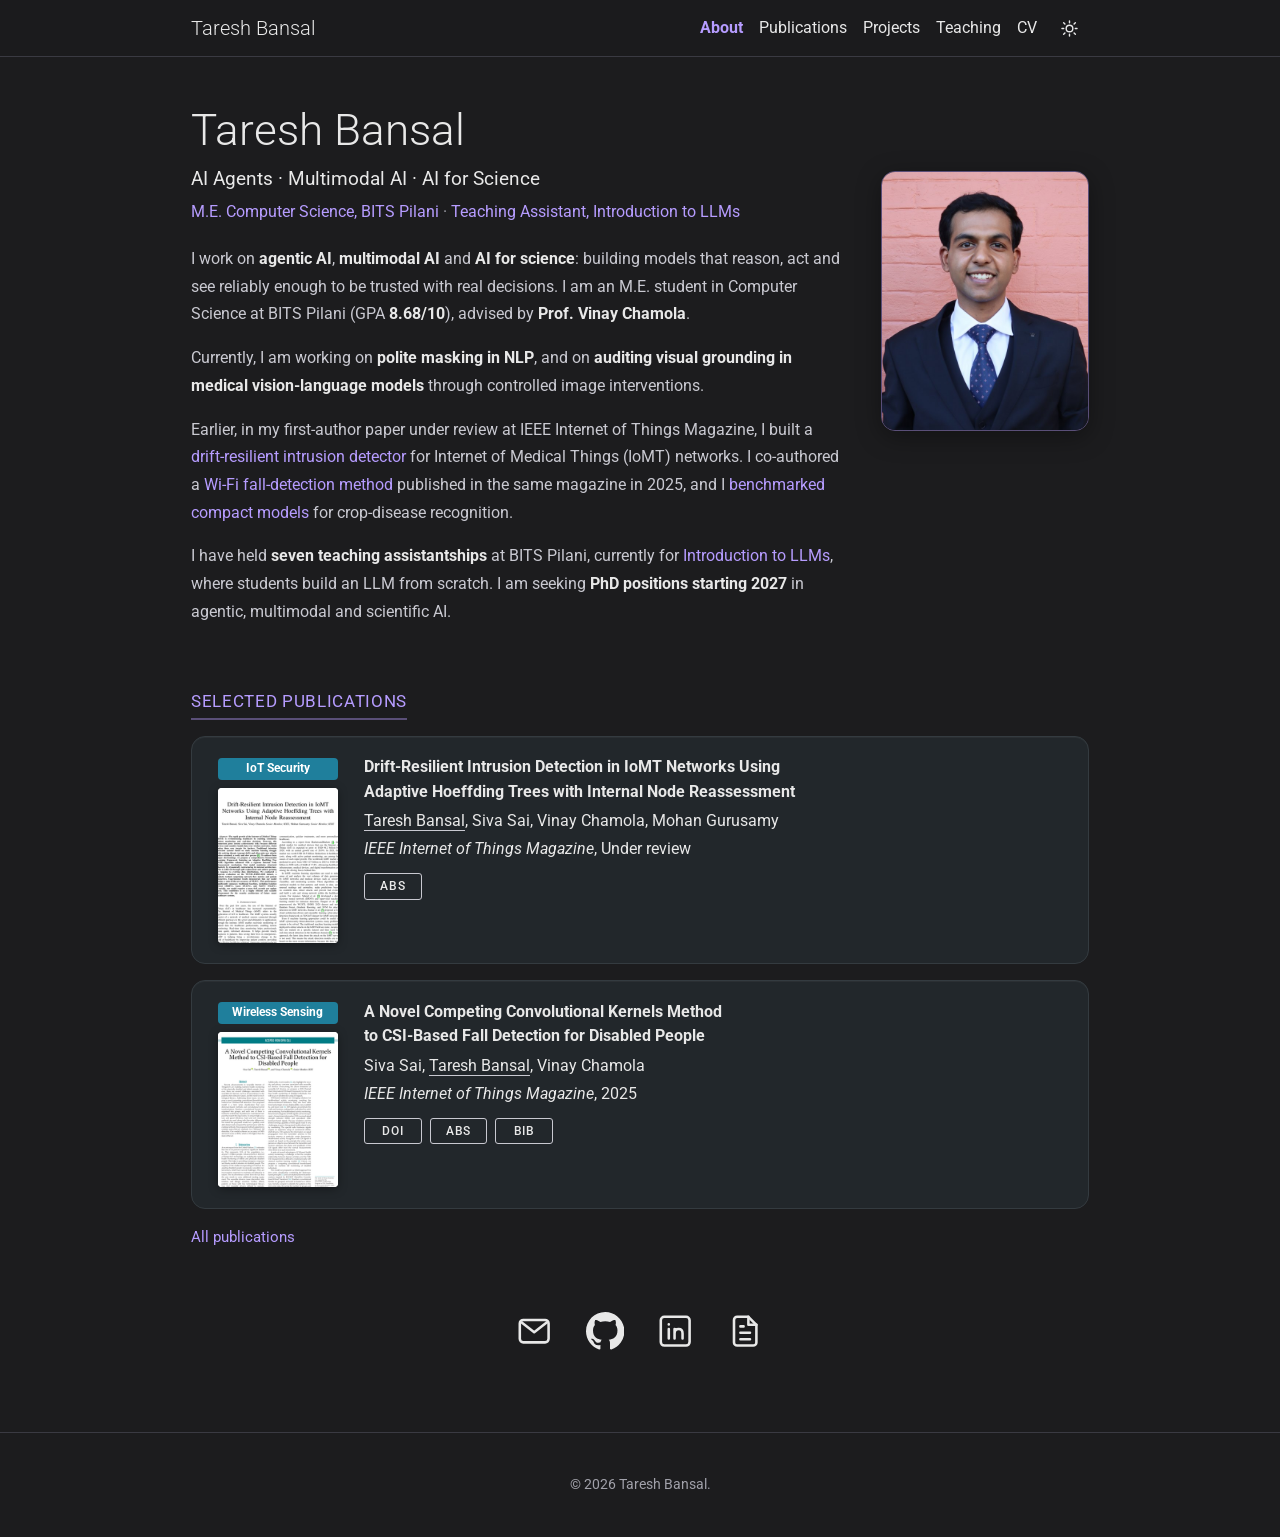
==== index.html @ d09766cd "Replace CV PDF with updated version Co-Authored-By: Claude Opus 5.5 <noreply@anthropic.com> Claude-S" ====
<!DOCTYPE html>
<html lang="en">
<head>
<meta charset="utf-8">
<meta name="viewport" content="width=device-width, initial-scale=1">
<title>Taresh Bansal | AI agents, multimodal AI and AI for science</title>
<meta name="description" content="Taresh Bansal: M.E. Computer Science at BITS Pilani (GPA 8.68). Working on AI agents, multimodal AI and AI for science. Published in IEEE Internet of Things Magazine. Seeking PhD positions starting 2027.">
<meta name="author" content="Taresh Bansal">
<meta name="theme-color" content="#1c1c1e">
<link rel="canonical" href="https://taresh-bansal.github.io/">
<meta property="og:url" content="https://taresh-bansal.github.io/">
<meta property="og:type" content="profile">
<meta property="og:site_name" content="Taresh Bansal">
<meta property="og:title" content="Taresh Bansal | AI agents, multimodal AI and AI for science">
<meta property="og:description" content="Taresh Bansal: M.E. Computer Science at BITS Pilani (GPA 8.68). Working on AI agents, multimodal AI and AI for science. Published in IEEE Internet of Things Magazine. Seeking PhD positions starting 2027.">
<meta property="og:image" content="https://taresh-bansal.github.io/assets/img/og-card.png">
<meta property="og:image:width" content="1200">
<meta property="og:image:height" content="630">
<meta property="og:image:alt" content="Taresh Bansal: AI agents, multimodal AI and AI for science">
<meta name="twitter:card" content="summary_large_image">
<meta name="twitter:title" content="Taresh Bansal | AI agents, multimodal AI and AI for science">
<meta name="twitter:description" content="Taresh Bansal: M.E. Computer Science at BITS Pilani (GPA 8.68). Working on AI agents, multimodal AI and AI for science. Published in IEEE Internet of Things Magazine. Seeking PhD positions starting 2027.">
<meta name="twitter:image" content="https://taresh-bansal.github.io/assets/img/og-card.png">
<meta name="twitter:image:alt" content="Taresh Bansal: AI agents, multimodal AI and AI for science">
<link rel="icon" type="image/svg+xml" href="data:image/svg+xml,%3Csvg xmlns='http://www.w3.org/2000/svg' viewBox='0 0 64 64'%3E%3Crect width='64' height='64' rx='14' fill='%231c1c1e'/%3E%3Ctext x='32' y='42' text-anchor='middle' font-family='Helvetica,Arial,sans-serif' font-size='27' font-weight='700' fill='%23b69cff'%3ETB%3C/text%3E%3C/svg%3E">
<link rel="icon" type="image/png" sizes="32x32" href="/assets/img/favicon-32.png">
<link rel="apple-touch-icon" sizes="180x180" href="/assets/img/apple-touch-icon.png">
<link rel="preconnect" href="https://fonts.googleapis.com">
<link rel="preconnect" href="https://fonts.gstatic.com" crossorigin>
<link rel="stylesheet" href="https://fonts.googleapis.com/css2?family=Roboto:wght@300;400;500;700&amp;display=swap">
<link rel="stylesheet" href="/assets/css/main.css?v=202610181442">
<script src="/assets/js/theme.js?v=202610181442"></script>
<script type="application/ld+json">
[
 {
  "@context": "https://schema.org",
  "@type": "Person",
  "@id": "https://taresh-bansal.github.io/#person",
  "name": "Taresh Bansal",
  "url": "https://taresh-bansal.github.io/",
  "email": "mailto:tareshbansal06@gmail.com",
  "image": "https://taresh-bansal.github.io/assets/img/taresh-bansal.jpg",
  "jobTitle": "M.E. Computer Science student and Teaching Assistant",
  "affiliation": {
   "@type": "CollegeOrUniversity",
   "name": "Birla Institute of Technology and Science, Pilani"
  },
  "alumniOf": {
   "@type": "CollegeOrUniversity",
   "name": "Birla Institute of Technology and Science, Pilani"
  },
  "knowsAbout": [
   "AI Agents",
   "Agentic AI",
   "Multimodal AI",
   "AI for Science",
   "Vision-Language Models",
   "Natural Language Processing"
  ],
  "sameAs": [
   "https://github.com/taresh-bansal",
   "https://www.linkedin.com/in/taresh-bansal"
  ]
 },
 {
  "@context": "https://schema.org",
  "@type": "WebPage",
  "name": "Taresh Bansal | AI agents, multimodal AI and AI for science",
  "url": "https://taresh-bansal.github.io/",
  "description": "Taresh Bansal: M.E. Computer Science at BITS Pilani (GPA 8.68). Working on AI agents, multimodal AI and AI for science. Published in IEEE Internet of Things Magazine. Seeking PhD positions starting 2027.",
  "about": {
   "@id": "https://taresh-bansal.github.io/#person"
  }
 }
]
</script>
</head>
<body>
<a class="skip" href="#content">Skip to content</a>
<header class="navbar">
  <div class="container">
    <a class="navbar-brand" href="/">Taresh Bansal</a>
    <nav aria-label="Main">
      <ul class="nav-links" id="nav-links">
        <li><a href="/" aria-current="page">About</a></li>
        <li><a href="/publications/">Publications</a></li>
        <li><a href="/projects/">Projects</a></li>
        <li><a href="/teaching/">Teaching</a></li>
        <li><a href="/cv/">CV</a></li>
      </ul>
    </nav>
    <button class="icon-btn theme-toggle" type="button" aria-label="Switch to light theme" title="Switch to light theme"><svg class="i-sun" viewBox="0 0 24 24" fill="none" stroke="currentColor" stroke-width="1.8" stroke-linecap="round" aria-hidden="true"><circle cx="12" cy="12" r="4.2"/><path d="M12 2.5v2.2M12 19.3v2.2M4.6 4.6l1.6 1.6M17.8 17.8l1.6 1.6M2.5 12h2.2M19.3 12h2.2M4.6 19.4l1.6-1.6M17.8 6.2l1.6-1.6"/></svg><svg class="i-moon" viewBox="0 0 24 24" fill="none" stroke="currentColor" stroke-width="1.8" stroke-linejoin="round" aria-hidden="true"><path d="M20.5 14.6A8.6 8.6 0 0 1 9.4 3.5a8.6 8.6 0 1 0 11.1 11.1z"/></svg></button>
    <button class="icon-btn menu-btn" type="button" aria-label="Menu" aria-expanded="false" aria-controls="nav-links"><svg class="i-bars" viewBox="0 0 24 24" fill="none" stroke="currentColor" stroke-width="1.8" stroke-linecap="round" aria-hidden="true"><path d="M4 7h16M4 12h16M4 17h16"/></svg><svg class="i-x" viewBox="0 0 24 24" fill="none" stroke="currentColor" stroke-width="1.8" stroke-linecap="round" aria-hidden="true"><path d="M6 6l12 12M18 6L6 18"/></svg></button>
  </div>
</header>
<main id="content">
  <div class="container post">
    <header class="post-header">
      <h1 class="post-title">Taresh Bansal</h1>
    </header>
    <div class="about-top">
      <div class="about-text">
      <p class="identity"><span class="nb">AI Agents ·</span> <span class="nb">Multimodal AI ·</span> <span class="nb">AI for Science</span></p>
      <p class="subtitle"><span class="cred">M.E. Computer Science, BITS Pilani</span> <span class="sep">·</span> <span class="cred">Teaching Assistant, Introduction to LLMs</span></p>
        <div class="bio">
      <p>I work on <strong>agentic AI</strong>, <strong>multimodal AI</strong> and <strong>AI for science</strong>: building models that reason, act and see reliably enough to be trusted with real decisions. I am an M.E. student in Computer Science at BITS Pilani (GPA <strong>8.68/10</strong>), advised by <strong>Prof. Vinay Chamola</strong>.</p>
      <p>Currently, I am working on <strong>polite masking in NLP</strong>, and on <strong>auditing visual grounding in medical vision-language models</strong> through controlled image interventions.</p>
      <p>Earlier, in my first-author paper under review at IEEE Internet of Things Magazine, I built a <a href="/projects/iomt-intrusion-detection/">drift-resilient intrusion detector</a> for Internet of Medical Things (IoMT) networks. I co-authored a <a href="/projects/csi-fall-detection/">Wi-Fi fall-detection method</a> published in the same magazine in 2025, and I <a href="/projects/plant-disease-edge/">benchmarked compact models</a> for crop-disease recognition.</p>
      <p>I have held <strong>seven teaching assistantships</strong> at BITS Pilani, currently for <a href="/teaching/">Introduction to LLMs</a>, where students build an LLM from scratch. I am seeking <strong>PhD positions starting 2027</strong> in agentic, multimodal and scientific AI.</p>
        </div>
      </div>
      <figure class="profile">
        <img src="/assets/img/taresh-bansal.jpg" alt="Taresh Bansal" width="560" height="700" fetchpriority="high">
      </figure>
    </div>


    <section class="section" aria-labelledby="sp-h">
      <h2 class="category" id="sp-h"><a href="/publications/">Selected publications</a></h2>
      <ol class="bibliography">
      <li>
      <article class="pub">
        <div class="pub-side"><span class="topic">IoT Security</span><img class="thumb" src="/assets/img/pub-iomt.png" alt="First page of the paper" width="300" height="388" loading="lazy"></div>
        <div class="pub-main">
          <h3 class="title">Drift-Resilient Intrusion Detection in IoMT Networks Using Adaptive Hoeffding Trees with Internal Node Reassessment</h3>
          <p class="author"><span class="me">Taresh Bansal</span>, Siva Sai, Vinay Chamola, Mohan Gurusamy</p>
          <p class="periodical"><em>IEEE Internet of Things Magazine</em>, Under review</p>
          <div class="links">
            <button class="z" type="button" data-panel="home-iomt-abs">Abs</button>
          </div>
          <div class="panel" id="home-iomt-abs"><p>An incremental intrusion detector for Internet of Medical Things (IoMT) network traffic. Adaptive Hoeffding trees with internal node reassessment re-check earlier splits as new traffic arrives, so the model adapts to distribution shift by updating on the fly instead of being retrained from scratch. On the WUSTL-EHMS-2020 dataset it is more accurate than both the incremental and the batch-retrained baselines, and each update is faster than retraining any of the batch models.</p></div>
        </div>
      </article>
      </li>
      <li>
      <article class="pub">
        <div class="pub-side"><span class="topic">Wireless Sensing</span><img class="thumb" src="/assets/img/pub-fall-detection.png" alt="First page of the paper" width="300" height="388" loading="lazy"></div>
        <div class="pub-main">
          <h3 class="title"><a href="https://doi.org/10.1109/MIOT.2025.3588213" target="_blank" rel="noopener">A Novel Competing Convolutional Kernels Method to CSI-Based Fall Detection for Disabled People</a></h3>
          <p class="author">Siva Sai, <span class="me">Taresh Bansal</span>, Vinay Chamola</p>
          <p class="periodical"><em>IEEE Internet of Things Magazine</em>, 2025</p>
          <div class="links">
            <a class="z" href="https://doi.org/10.1109/MIOT.2025.3588213" target="_blank" rel="noopener">DOI</a>
            <button class="z" type="button" data-panel="home-fall-abs">Abs</button>
            <button class="z" type="button" data-panel="home-fall-bib">Bib</button>
          </div>
          <div class="panel" id="home-fall-abs"><p>Detects falls from Wi-Fi channel state information (CSI), a non-wearable alternative for disabled and elderly people. Time series are classified with randomly generated convolutional kernels grouped into competing pattern dictionaries, using hard and soft counting and first-order differences. Detects falls from Wi-Fi channel state information (CSI), a non-wearable alternative for disabled and elderly people. Time series are classified with randomly generated convolutional kernels grouped into competing pattern dictionaries, using hard and soft counting and first-order differences. On a public dataset the method improves on the best previously reported F1 score.</p></div>
          <div class="panel" id="home-fall-bib"><button class="copy" type="button" data-copy="home-fall-bib-text">Copy</button><pre id="home-fall-bib-text">@article{sai2025competing,
  author  = {Sai, Siva and Bansal, Taresh and Chamola, Vinay},
  title   = {A Novel Competing Convolutional Kernels Method to CSI-Based Fall Detection for Disabled People},
  journal = {IEEE Internet of Things Magazine},
  volume  = {8},
  number  = {6},
  pages   = {115--121},
  year    = {2025},
  doi     = {10.1109/MIOT.2025.3588213}
}</pre></div>
        </div>
      </article>
      </li>
      </ol>
      <p class="section-more"><a href="/publications/">All publications</a></p>
    </section>

    <div class="social">
      <ul class="contact-icons">
        <li><a href="mailto:tareshbansal06@gmail.com" title="Email" aria-label="Email tareshbansal06@gmail.com"><svg viewBox="0 0 24 24" fill="none" stroke="currentColor" stroke-width="1.6" stroke-linejoin="round" aria-hidden="true"><rect x="3" y="5" width="18" height="14" rx="2.2"/><path d="M3.8 6.2l8.2 6.4 8.2-6.4"/></svg></a></li>
        <li><a href="https://github.com/taresh-bansal" title="GitHub" aria-label="GitHub" target="_blank" rel="noopener"><svg viewBox="0 0 16 16" fill="currentColor" aria-hidden="true"><path d="M8 0C3.58 0 0 3.58 0 8c0 3.54 2.29 6.53 5.47 7.59.4.07.55-.17.55-.38 0-.19-.01-.82-.01-1.49-2.01.37-2.53-.49-2.69-.94-.09-.23-.48-.94-.82-1.13-.28-.15-.68-.52-.01-.53.63-.01 1.08.58 1.23.82.72 1.21 1.87.87 2.33.66.07-.52.28-.87.51-1.07-1.78-.2-3.64-.89-3.64-3.95 0-.87.31-1.59.82-2.15-.08-.2-.36-1.02.08-2.12 0 0 .67-.21 2.2.82.64-.18 1.32-.27 2-.27.68 0 1.36.09 2 .27 1.53-1.04 2.2-.82 2.2-.82.44 1.1.16 1.92.08 2.12.51.56.82 1.27.82 2.15 0 3.07-1.87 3.75-3.65 3.95.29.25.54.73.54 1.48 0 1.07-.01 1.93-.01 2.2 0 .21.15.46.55.38A8.01 8.01 0 0 0 16 8c0-4.42-3.58-8-8-8z"/></svg></a></li>
        <li><a href="https://www.linkedin.com/in/taresh-bansal" title="LinkedIn" aria-label="LinkedIn" target="_blank" rel="noopener"><svg viewBox="0 0 24 24" fill="none" stroke="currentColor" stroke-width="1.6" stroke-linecap="round" stroke-linejoin="round" aria-hidden="true"><rect x="3" y="3" width="18" height="18" rx="2.2"/><path d="M8 10.6v5.9M8 7.7v.05M11.6 16.5v-5.9M11.6 13.4c0-1.7 1.1-2.8 2.6-2.8s2.4 1.1 2.4 2.8v3.1"/></svg></a></li>
        <li><a href="/assets/Taresh_Bansal_CV.pdf?v=202610181531" title="CV (PDF)" aria-label="CV (PDF)" target="_blank" rel="noopener"><svg viewBox="0 0 24 24" fill="none" stroke="currentColor" stroke-width="1.6" stroke-linejoin="round" stroke-linecap="round" aria-hidden="true"><path d="M14 3H7a2 2 0 0 0-2 2v14a2 2 0 0 0 2 2h10a2 2 0 0 0 2-2V8z"/><path d="M14 3v5h5M9 13h6M9 17h6M9 9h2"/></svg></a></li>
      </ul>
      <p class="contact-note print-only">Email: tareshbansal06@gmail.com</p>
    </div>
  </div>
</main>
<footer class="site-footer">
  <div class="container">&copy; 2026 Taresh Bansal.</div>
</footer>
</body>
</html>
---- assets/css/main.css ----
/* Taresh Bansal: shared styles.
   Dark is the default theme; html[data-theme="light"] switches to light. */

:root{
  --bg:#1c1c1e;
  --card:#26262c;
  --card-2:#2d2d34;
  --divider:#3a3a42;
  --divider-soft:#2e2e35;
  --text:#e8e8e8;
  --text-2:#c9c9d1;
  --muted:#a1a1aa;
  --accent:#b69cff;
  --accent-hover:#cbb8ff;
  --on-accent:#1a1230;
  --tint:#2e2b39;              /* intro cards, highlights */
  --tint-soft:#2b2934;
  --tint-line:rgba(182,156,255,.40);         /* decorative card borders */
  --tint-line-strong:rgba(182,156,255,.65);  /* button and control borders, >= 3:1 */
  --bar:#7a7887;
  --topic:#1f7f9c;
  --pub-bg:#22272b;
  --pub-line:#343b40;
  --ok:#86d0a3;
  --card-inset:inset 0 1px 0 rgba(255,255,255,.04);
  --shadow:0 10px 30px rgba(0,0,0,.28);
  --shadow-hover:0 18px 40px rgba(0,0,0,.42);
  --nav-bg:rgba(28,28,30,.95);
  --font:"Roboto",system-ui,-apple-system,"Segoe UI",Helvetica,Arial,sans-serif;
  --mono:ui-monospace,SFMono-Regular,Menlo,Consolas,monospace;
  --ease:cubic-bezier(.22,1,.36,1);
  --prose:44rem;
  color-scheme:dark;
}
html[data-theme="light"]{
  --bg:#ffffff;
  --card:#ffffff;
  --card-2:#f6f4fb;
  --divider:rgba(0,0,0,.12);
  --divider-soft:rgba(0,0,0,.08);
  --text:#111111;
  --text-2:#3a3a3a;
  --muted:#666666;
  --accent:#6d28d9;
  --accent-hover:#5b21b6;
  --on-accent:#ffffff;
  --tint:#f3edfe;
  --tint-soft:#f7f3fe;
  --tint-line:rgba(124,58,237,.35);
  --tint-line-strong:rgba(124,58,237,.75);
  --bar:#8f889f;
  --topic:#1b7690;
  --pub-bg:#f7f8f9;
  --pub-line:rgba(0,0,0,.12);
  --ok:#1f7a45;
  --card-inset:none;
  --shadow:0 10px 30px rgba(15,23,42,.08);
  --shadow-hover:0 18px 40px rgba(15,23,42,.14);
  --nav-bg:rgba(255,255,255,.95);
  color-scheme:light;
}

*,*::before,*::after{box-sizing:border-box}
html{-webkit-text-size-adjust:100%;scroll-padding-top:72px}
body{
  margin:0;background:var(--bg);color:var(--text);
  font-family:var(--font);font-size:16px;font-weight:400;line-height:1.7;
  -webkit-font-smoothing:antialiased;
  display:flex;flex-direction:column;min-height:100vh;
}
main{flex:1 0 auto}
a{color:var(--accent);text-decoration:none}
a:hover{color:var(--accent-hover);text-decoration:underline;text-underline-offset:3px}
:focus-visible{outline:2px solid var(--accent);outline-offset:3px;border-radius:4px}
::selection{background:var(--accent);color:var(--on-accent)}
b,strong{font-weight:700;color:var(--text)}
h1,h2,h3,h4{margin:0;color:var(--text);line-height:1.25}
p{margin:0 0 1rem;text-wrap:pretty}
ul,ol{margin:0 0 1rem;padding-left:1.25rem}
li{margin-bottom:.3rem}
img,svg{max-width:100%}
.container{max-width:930px;margin:0 auto;padding:0 16px}
.sr-only{position:absolute;width:1px;height:1px;padding:0;margin:-1px;overflow:hidden;clip:rect(0,0,0,0);white-space:nowrap;border:0}
.skip{position:absolute;left:12px;top:-60px;z-index:100;background:var(--accent);color:var(--on-accent);padding:8px 14px;border-radius:6px;font-weight:500}
.skip:focus{top:10px;color:var(--on-accent);text-decoration:none}
.arrow{display:inline-block;width:.95em;height:.95em;vertical-align:-.12em;flex:none}

/* ---------- navbar ---------- */
.navbar{position:sticky;top:0;z-index:50;background:var(--nav-bg);border-bottom:1px solid var(--divider)}
.navbar .container{display:flex;align-items:center;flex-wrap:wrap;min-height:56px;gap:4px}
.navbar-brand{font-size:1.25rem;font-weight:300;color:var(--text);margin-right:auto;padding:8px 0;white-space:nowrap}
.navbar-brand:hover{color:var(--text);text-decoration:none}
.nav-links{display:flex;align-items:center;list-style:none;margin:0;padding:0}
.nav-links li{margin:0}
.nav-links a{display:block;padding:8px 8px;font-size:1rem;color:var(--text)}
.nav-links a:hover{color:var(--accent);text-decoration:none}
.nav-links a[aria-current="page"]{color:var(--accent);font-weight:700}
.icon-btn{display:inline-flex;align-items:center;justify-content:center;width:40px;height:40px;border:0;border-radius:8px;background:transparent;color:var(--text);cursor:pointer;padding:0}
.icon-btn:hover{color:var(--accent)}
.icon-btn svg{width:19px;height:19px}
.theme-toggle{display:none}
.js .theme-toggle{display:inline-flex}
.theme-toggle .i-moon{display:none}
html[data-theme="light"] .theme-toggle .i-sun{display:none}
html[data-theme="light"] .theme-toggle .i-moon{display:block}
.menu-btn{display:none}
.menu-btn .i-x{display:none}
.navbar.open .menu-btn .i-bars{display:none}
.navbar.open .menu-btn .i-x{display:block}

/* ---------- page header ---------- */
.post{padding-top:3rem;padding-bottom:1rem}
.post-title{font-size:clamp(2.2rem,6vw,2.75rem);font-weight:300;line-height:1.15;margin-bottom:.6rem;text-wrap:balance}
.post-description{font-size:.9rem;color:var(--text-2);margin:0 0 2rem;max-width:var(--prose)}
.identity .nb{white-space:nowrap}
.identity{font-size:1.2rem;font-weight:400;color:var(--text);margin:0 0 .4rem;line-height:1.45;text-wrap:balance}
.subtitle{font-size:1rem;color:var(--accent);margin:0 0 1.25rem;line-height:1.6}
.subtitle .cred{white-space:nowrap}
.subtitle .sep{color:var(--muted)}

/* ---------- about prose ---------- */
.bio{max-width:var(--prose)}
.bio p{color:var(--text-2);font-size:1.02rem}
.bio strong{color:var(--text)}
.about-top+.section{margin-top:1.25rem}
.about-top{display:grid;grid-template-columns:minmax(0,1fr) 13rem;gap:2.25rem;align-items:start}
.about-text .bio{max-width:none}
.profile{margin:.35rem 0 0}
.profile img{display:block;width:100%;height:auto;aspect-ratio:4/5;object-fit:cover;border-radius:14px;border:1px solid var(--tint-line);box-shadow:0 6px 24px rgba(0,0,0,.35)}
html[data-theme="light"] .profile img{box-shadow:0 2px 6px rgba(15,23,42,.10),0 8px 24px rgba(15,23,42,.10)}
@media (max-width:767px){.about-top{grid-template-columns:1fr;gap:1.25rem}.profile{order:-1;margin:0;width:11rem}}

/* ---------- intro card (page hero) ---------- */
.post-header+.page-hero{margin-top:1.1rem}
.page-hero{margin:0 0 1.35rem;padding:1.15rem 1.25rem;border-radius:16px;border:1px solid var(--tint-line);background:linear-gradient(135deg,var(--tint) 0%,var(--tint-soft) 100%);max-width:var(--prose)}
.page-hero-lead{margin:0;line-height:1.65;color:var(--text-2)}

/* ---------- buttons ---------- */
.btn-row{display:flex;flex-wrap:wrap;gap:.6rem;margin:0 0 1rem}
.btn{display:inline-flex;align-items:center;gap:.45rem;font:500 .9rem/1.4 var(--font);letter-spacing:.02em;border-radius:8px;padding:.5rem 1rem;border:1px solid var(--tint-line-strong);color:var(--accent);background:transparent;cursor:pointer}
.btn:hover{background:var(--tint);color:var(--accent-hover);text-decoration:none}
.btn-primary{background:var(--accent);border-color:var(--accent);color:var(--on-accent)}
.btn-primary:hover{background:var(--accent-hover);border-color:var(--accent-hover);color:var(--on-accent)}
.btn svg{width:16px;height:16px}

/* ---------- section headings ---------- */
.section{margin-top:2.75rem}
.category{display:inline-block;margin:1.85rem 0 1rem;letter-spacing:.04em;font-size:1.05rem;font-weight:400;text-transform:uppercase;color:var(--accent);border-bottom:2px solid var(--tint-line);padding-bottom:.35rem}
.category a{color:inherit}
.category a:hover{text-decoration:none}
.section-more{font-size:.95rem;margin:.5rem 0 0}

/* ---------- bibliography ---------- */
.bibliography{list-style:none;padding:0;margin:0}
.bibliography>li{margin:0 0 1rem}
.year{font-size:2rem;font-weight:300;color:var(--muted);text-align:right;margin:1.5rem 0 .75rem;padding-top:.5rem;border-top:1px solid var(--divider)}
.pub{display:grid;grid-template-columns:8rem minmax(0,1fr);gap:1.4rem;padding:1.15rem 1.35rem 1.3rem;border:1px solid var(--pub-line);border-radius:14px;background:var(--pub-bg);box-shadow:var(--card-inset);scroll-margin-top:80px}
.pub:target{border-color:var(--accent)}
.pub-side{display:flex;flex-direction:column;align-items:center;gap:.5rem;padding-top:.15rem}
.topic{display:block;width:7.5rem;max-width:100%;text-align:center;font-size:.72rem;font-weight:700;line-height:1.35;color:#fff;background:var(--topic);border-radius:4px;padding:.2rem .25rem}
.thumb{display:block;width:7.5rem;height:9.7rem;border-radius:4px;background:#fff;box-shadow:0 2px 10px rgba(0,0,0,.35);object-fit:cover;object-position:top}
html[data-theme="light"] .thumb{box-shadow:0 1px 3px rgba(15,23,42,.12),0 4px 14px rgba(15,23,42,.12);border:1px solid rgba(0,0,0,.08)}
.pub-main{min-width:0}
.pub .title{font-size:1.02rem;font-weight:700;line-height:1.5;color:var(--text);margin:0 0 .25rem;text-wrap:balance}
.pub .title a{color:var(--text)}
.pub .title a:hover{color:var(--accent)}
.pub .author{font-size:.97rem;color:var(--text);margin:0 0 .1rem}
.pub .author .me{text-decoration:underline;text-decoration-color:var(--text-2);text-underline-offset:4px;text-decoration-thickness:1px}
.pub .periodical{font-size:.97rem;color:var(--text);margin:0 0 .65rem}
.pub .periodical em{font-style:italic}
.links{display:flex;flex-wrap:wrap;gap:.5rem}
.links .z{display:inline-flex;align-items:center;justify-content:center;min-width:3.6rem;font:500 .72rem/1.6 var(--font);letter-spacing:.05em;text-transform:uppercase;color:var(--text);background:transparent;border:1px solid var(--text-2);border-radius:3px;padding:.2rem .7rem;cursor:pointer}
.links .z:hover,.links .z[aria-expanded="true"]{color:var(--accent);border-color:var(--accent);text-decoration:none}
.panel{margin-top:.75rem;border-top:1px dashed var(--divider);padding-top:.75rem;font-size:.93rem;color:var(--text-2);position:relative;scroll-margin-top:90px}
.panel p{margin:0}
.panel pre{margin:0;font:.78rem/1.6 var(--mono);color:var(--text-2);white-space:pre-wrap;word-break:break-word;padding:.75rem 4.5rem .75rem .85rem;background:var(--card);border:1px solid var(--divider-soft);border-radius:8px}
.copy{position:absolute;top:1.3rem;right:.55rem;font:500 .75rem var(--font);color:var(--text-2);background:var(--card-2);border:1px solid var(--text-2);border-radius:6px;padding:.15rem .6rem;cursor:pointer}
.copy:hover{color:var(--accent);border-color:var(--accent)}
.js .panel:not(.open){display:none}

/* ---------- project cards ---------- */
.cards{display:grid;grid-template-columns:repeat(2,minmax(0,1fr));gap:1.5rem 1.85rem;list-style:none;padding:0;margin:0 0 .5rem}
.cards>li{margin:0;display:flex}
.project-card-link{display:flex;width:100%;color:inherit}
.project-card-link:hover{text-decoration:none;color:inherit}
.project-card{flex:1;display:flex;flex-direction:column;gap:.15rem;padding:1.5rem 1.55rem;border:1px solid var(--tint-line);border-radius:16px;background:var(--card);box-shadow:var(--card-inset),var(--shadow);transition:transform .35s var(--ease),box-shadow .35s var(--ease),border-color .35s ease}
.project-card-link:hover .project-card,.project-card-link:focus-visible .project-card{transform:translateY(-6px);box-shadow:var(--card-inset),var(--shadow-hover);border-color:var(--tint-line-strong)}
.project-card-link:focus-visible{outline:none}
.project-card-link:focus-visible .project-card{outline:2px solid var(--accent);outline-offset:3px}
.project-kicker{text-transform:uppercase;letter-spacing:.08em;font-size:.72rem;font-weight:700;margin:0 0 .35rem;color:var(--accent)}
.project-card .card-title{font-size:1.35rem;font-weight:400;margin:0 0 .55rem;transition:color .25s ease;text-wrap:balance}
.project-card-link:hover .card-title{color:var(--accent)}
.project-card .card-text{font-size:.95rem;line-height:1.55;color:var(--muted);margin:0 0 .8rem}
.project-cta{margin-top:auto;display:inline-flex;align-items:center;gap:.3rem;font-size:.9rem;font-weight:700;color:var(--accent);transition:gap .25s ease}
.project-card-link:hover .project-cta{gap:.5rem}

/* ---------- case study ---------- */
.crumbs{font-size:.92rem;margin:0 0 1.25rem}
.crumbs a,.pager a{display:inline-flex;align-items:center;gap:.3rem}
.case{max-width:var(--prose)}
.case-hero{margin:0 0 1.35rem;padding:1.15rem 1.25rem;border-radius:16px;border:1px solid var(--tint-line);background:linear-gradient(135deg,var(--tint) 0%,var(--tint-soft) 100%)}
.case .case-kicker{margin:0 0 .35rem;text-transform:uppercase;letter-spacing:.1em;font-size:.72rem;font-weight:700;color:var(--accent)}
.case .case-headline{margin:0 0 .55rem;padding:0;border:0;font-size:1.45rem;font-weight:700;line-height:1.3;color:var(--text);text-wrap:balance}
.case .case-lead{margin:0;color:var(--text-2)}
.case-lead+.btn-row{margin-top:.9rem;margin-bottom:0}
.research-block{margin:0 0 1rem;padding:.9rem 1.1rem;border-left:3px solid var(--accent);background:var(--card-2);border-radius:0 10px 10px 0;color:var(--text-2)}
.case .research-block>h2,.case .research-block>h3{margin:0 0 .2rem;padding:0;border:0;color:var(--text);font-size:.8rem;font-weight:700;letter-spacing:.08em;text-transform:uppercase;line-height:1.5}
.research-block p{margin:0}
.research-block ul{margin:.2rem 0 0}
.case .sub-h{font-size:1.35rem;font-weight:400;margin:2.25rem 0 .85rem;padding-bottom:.4rem;border-bottom:1px solid var(--divider)}
.case p,.case li{color:var(--text-2)}
.case ul li::marker,.case ol li::marker{color:var(--accent)}
.facts{display:grid;grid-template-columns:9rem 1fr;gap:.35rem 1.1rem;margin:0;font-size:.97rem}
.facts dt{color:var(--muted)}
.facts dd{margin:0;color:var(--text-2)}
.pager{display:flex;flex-wrap:wrap;justify-content:space-between;gap:.75rem;margin-top:3rem;padding-top:1rem;border-top:1px solid var(--divider);font-size:.95rem}
.pipeline{list-style:none;padding:0;margin:.5rem 0 1rem;display:grid;gap:.5rem}
.pipeline li{margin:0;display:grid;grid-template-columns:2rem 1fr;gap:.75rem;align-items:start;padding:.65rem .9rem;border:1px solid var(--divider);border-radius:10px;background:var(--card);box-shadow:var(--card-inset)}
.pipeline .step{display:inline-flex;align-items:center;justify-content:center;width:1.7rem;height:1.7rem;border-radius:50%;background:var(--tint);color:var(--accent);font-weight:700;font-size:.85rem;border:1px solid var(--tint-line-strong)}
.pipeline b{display:block;color:var(--text);font-weight:500}
.pipeline span.d{font-size:.93rem;color:var(--text-2)}

/* ---------- tables ---------- */
.data-table{width:100%;border-collapse:collapse;font-size:.93rem;margin:.5rem 0 1rem}
.data-table th,.data-table td{text-align:left;padding:.5rem .6rem;border-bottom:1px solid var(--divider-soft);color:var(--text-2);vertical-align:top}
.data-table th{color:var(--muted);font-weight:500;font-size:.85rem}

/* ---------- smart-city case study: CPSI diagram + threat table ---------- */
.report-title{font-size:.92rem;color:var(--muted);margin:0 0 1.1rem}
.report-title cite{font-style:italic;color:var(--text-2)}
.cpsi-fig{margin:1.1rem 0 1.25rem;padding:1rem 1.1rem 1.1rem;background:var(--card);border:1px solid var(--divider);border-radius:12px;box-shadow:var(--card-inset)}
.cpsi-fig figcaption{font-size:.88rem;color:var(--muted);margin-bottom:.9rem}
.cpsi-fig figcaption b{color:var(--text-2);font-weight:500}
.layers{list-style:none;padding:0;margin:0;display:grid;gap:.7rem;counter-reset:lyr 4}
.layer{margin:0;padding:.8rem .9rem .85rem;border:1px solid var(--tint-line);border-radius:10px;background:var(--tint-soft);position:relative}
.layer+.layer::before{content:"";position:absolute;left:50%;top:-.72rem;height:.7rem;border-left:2px dotted var(--bar)}
.layer-head{display:flex;flex-wrap:wrap;align-items:baseline;gap:.15rem .6rem;margin:0 0 .15rem}
.case .layer-name{font-size:.95rem;font-weight:700;color:var(--text);margin:0;padding:0;border:0;line-height:1.4}
.layer-scope{font-size:.72rem;letter-spacing:.08em;text-transform:uppercase;color:var(--accent);font-weight:700}
.case .layer-ref{font-size:.84rem;color:var(--muted);margin:0 0 .6rem}
.flow{list-style:none;padding:0;margin:0 0 .6rem;display:grid;grid-auto-flow:column;grid-auto-columns:minmax(0,1fr);align-items:stretch;gap:.4rem 1.1rem}
.case .flow li{margin:0;position:relative;display:flex;flex-direction:column;justify-content:center;font-size:.8rem;line-height:1.3;color:var(--text-2);background:var(--card);border:1px solid var(--divider);border-radius:6px;padding:.35rem .55rem;}
.flow li+li::before{content:"";position:absolute;left:-.85rem;top:50%;width:.45rem;height:.45rem;border-top:2px solid var(--bar);border-right:2px solid var(--bar);transform:translateY(-50%) rotate(45deg)}
.case .flow li.cpsi{border:1.5px dashed var(--accent);color:var(--text);background:var(--tint);font-weight:500}
.cpsi-tag{display:block;font-size:.62rem;font-weight:700;letter-spacing:.08em;text-transform:uppercase;color:var(--accent);margin-bottom:.1rem}
.case .layer-gap{font-size:.86rem;margin:0;color:var(--text-2)}
.layer-gap b{color:var(--text);font-weight:500}
.table-wrap{overflow-x:auto;margin:.5rem 0 1rem}
.threats{margin:0;font-size:.88rem}
.threats th[scope="row"]{font-weight:400;min-width:9.5rem}
.threats .tid{display:inline-block;font-size:.7rem;font-weight:700;letter-spacing:.04em;color:var(--accent);border:1px solid var(--tint-line-strong);border-radius:4px;padding:0 .3rem;margin:0 0 .2rem}
.threats .tn{display:block;color:var(--text);font-weight:500;line-height:1.35}
.threats .tl{display:block;font-size:.78rem;color:var(--muted);margin-top:.15rem}
.threats td.map ul{list-style:none;padding:0;margin:0}
.case .threats td.map li{margin:0 0 .1rem;font-size:.8rem;color:var(--muted);line-height:1.4}
.threats td.map{min-width:12rem}

/* ---------- teaching & cv lists ---------- */
.rows{list-style:none;padding:0;margin:0;max-width:var(--prose)}
.rows li{display:grid;grid-template-columns:1fr auto;gap:.1rem 1.1rem;padding:.8rem 0;margin:0;border-bottom:1px solid var(--divider-soft)}
.rows li:last-child{border-bottom:0}
.rows .t{font-weight:500;color:var(--text)}
.rows .when{grid-column:2;grid-row:1;font-size:.9rem;color:var(--muted);white-space:nowrap}
.rows .w{font-size:.9rem;color:var(--muted)}
.rows .s{grid-column:1/-1;font-size:.95rem;color:var(--text-2)}
.rows.compact li{padding:.55rem 0}
.rows.compact .t{font-weight:400}
.feature-cards{display:grid;grid-template-columns:repeat(3,minmax(0,1fr));gap:1rem;list-style:none;padding:0;margin:0 0 1rem}
.feature-cards li{margin:0;padding:1.1rem 1.15rem;border:1px solid var(--tint-line);border-radius:16px;background:var(--card);box-shadow:var(--card-inset),var(--shadow)}
.feature-cards .k{margin:0 0 .3rem;text-transform:uppercase;letter-spacing:.08em;font-size:.72rem;font-weight:700;color:var(--accent)}
.feature-cards h3{font-size:1.12rem;font-weight:500;margin:0 0 .35rem;text-wrap:balance}
.feature-cards p{font-size:.92rem;color:var(--muted);margin:0}
.feature-cards .when{display:block;font-size:.85rem;color:var(--muted);margin-bottom:.5rem}
.gpa{color:var(--accent);font-weight:700}
.cv-frame{margin:1rem 0 .75rem;border:1px solid var(--divider);border-radius:12px;overflow:hidden;background:var(--card-2)}
.cv-frame object{display:block;width:100%;height:min(1120px,88vh);border:0}
.cv-fallback{min-height:min(1120px,88vh);display:flex;flex-direction:column;align-items:center;justify-content:center;gap:.75rem;padding:2rem 1.25rem;text-align:center;color:var(--text-2)}
.cv-fallback p{margin:0}
.cv-mobile{display:none;margin:1rem 0;padding:1.15rem 1.25rem;border:1px solid var(--tint-line);border-radius:16px;background:var(--tint-soft);max-width:var(--prose)}
.cv-mobile p{margin:0 0 .75rem;color:var(--text-2)}
html.cv-card .cv-frame{display:none}
html.cv-card .cv-mobile{display:block}
.note{font-size:.88rem;color:var(--muted)}
.skills{display:grid;grid-template-columns:9.5rem 1fr;gap:.35rem 1.1rem;margin:0;font-size:.97rem;max-width:var(--prose)}
.skills dt{color:var(--muted)}
.skills dd{margin:0;color:var(--text-2)}

/* ---------- social + footer ---------- */
.social{text-align:center;margin-top:3.5rem}
.contact-icons{display:flex;flex-wrap:wrap;justify-content:center;align-items:center;gap:.85rem 1.4rem;list-style:none;padding:0;margin:0 0 .6rem}
.contact-icons li{margin:0}
.contact-icons a{display:inline-flex;align-items:center;justify-content:center;width:3rem;height:3rem;color:var(--text);transition:transform .2s var(--ease),color .2s ease}
.contact-icons a:hover{color:var(--accent);transform:translateY(-3px)}
.contact-icons svg{width:2.4rem;height:2.4rem}
.contact-note{font-size:.85rem;color:var(--muted);margin:0}
.print-only{display:none}
.site-footer{border-top:1px solid var(--divider);margin-top:3rem;padding:2.5rem 0;font-size:.9rem;color:var(--muted);text-align:center}

/* ---------- responsive ---------- */
@media (max-width:1023px){
  .cv-frame{display:none}
  .cv-mobile{display:block}
}
@media (hover:none){
  .cv-frame{display:none}
  .cv-mobile{display:block}
}
@media (max-width:767px){
  .cards{grid-template-columns:1fr}
  .feature-cards{grid-template-columns:1fr}
}
@media (min-width:768px){
  .cards>li:last-child:nth-child(odd){grid-column:1/-1}
}
@media (max-width:620px){
  .js .menu-btn{display:inline-flex}
  .js .navbar nav{order:3;width:100%}
  .js .nav-links{display:none;flex-direction:column;align-items:stretch;padding:0 0 .6rem}
  .js .navbar.open .nav-links{display:flex}
  .js .nav-links a{padding:.6rem .1rem;border-top:1px solid var(--divider-soft);text-align:right}
  .nav-links{flex-wrap:wrap}
}
@media (max-width:540px){
  .post{padding-top:2rem}
  .navbar-brand{font-size:1.1rem}
  .pub{grid-template-columns:5.5rem minmax(0,1fr);gap:.9rem;padding:1rem}
  .thumb{width:5.5rem;height:7.1rem}
  .topic{width:5.5rem;font-size:.68rem;padding:.12rem 0;letter-spacing:-.01em}
  .facts,.skills{grid-template-columns:1fr;gap:0}
  .facts dd,.skills dd{margin-bottom:.6rem}
  .rows li{grid-template-columns:1fr}
  .rows .when{grid-column:1;grid-row:auto}
  .project-card{padding:1.25rem}
  .flow{grid-auto-flow:row;grid-auto-columns:auto;gap:1rem}
  .flow li+li::before{left:1rem;top:-.8rem;transform:rotate(135deg)}
  .threats thead{display:none}
  .threats,.threats tbody,.threats tr,.threats th,.threats td{display:block;width:auto;min-width:0}
  .threats tr{border-bottom:1px solid var(--divider);padding:.6rem 0}
  .threats th,.threats td{border:0;padding:.2rem 0}
  .threats td.map li{display:inline}
  .threats td.map li+li::before{content:" · "}
}
@media (pointer:coarse){
  .links .z,.copy{min-height:32px}
  .links{gap:.6rem}
}
@media (prefers-reduced-motion:reduce){
  *,*::before,*::after{transition:none !important;animation:none !important;scroll-behavior:auto !important}
  .project-card-link:hover .project-card,.contact-icons a:hover{transform:none}
}

/* ---------- print ---------- */
@media print{
  :root,html[data-theme="light"]{--pub-bg:#fff;--pub-line:#bbb;--topic:#1b7690;--bg:#fff;--card:#fff;--card-2:#fff;--divider:#ccc;--divider-soft:#ddd;--text:#000;--text-2:#222;--muted:#555;--accent:#4b2296;--accent-hover:#4b2296;--on-accent:#fff;--tint:#fff;--tint-soft:#fff;--tint-line:#bbb;--tint-line-strong:#999;--bar:#999;--card-inset:none;--shadow:none;--shadow-hover:none}
  body{font-size:11pt}
  .navbar,.skip,.btn-row,.contact-icons,.copy,.links,.pager,.crumbs,.cv-frame,.cv-mobile,.theme-toggle,.project-cta{display:none !important}
  .print-only{display:inline}
  .post{padding-top:0}
  .project-card,.pub,.cpsi-fig,.rows li,.research-block{break-inside:avoid;box-shadow:none}
  a{color:#000}
  main a[href^="http"]::after{content:" (" attr(href) ")";font-size:.85em;font-weight:400;color:#444;word-break:break-all}
  .project-card-link[href^="http"]::after{content:none}
}
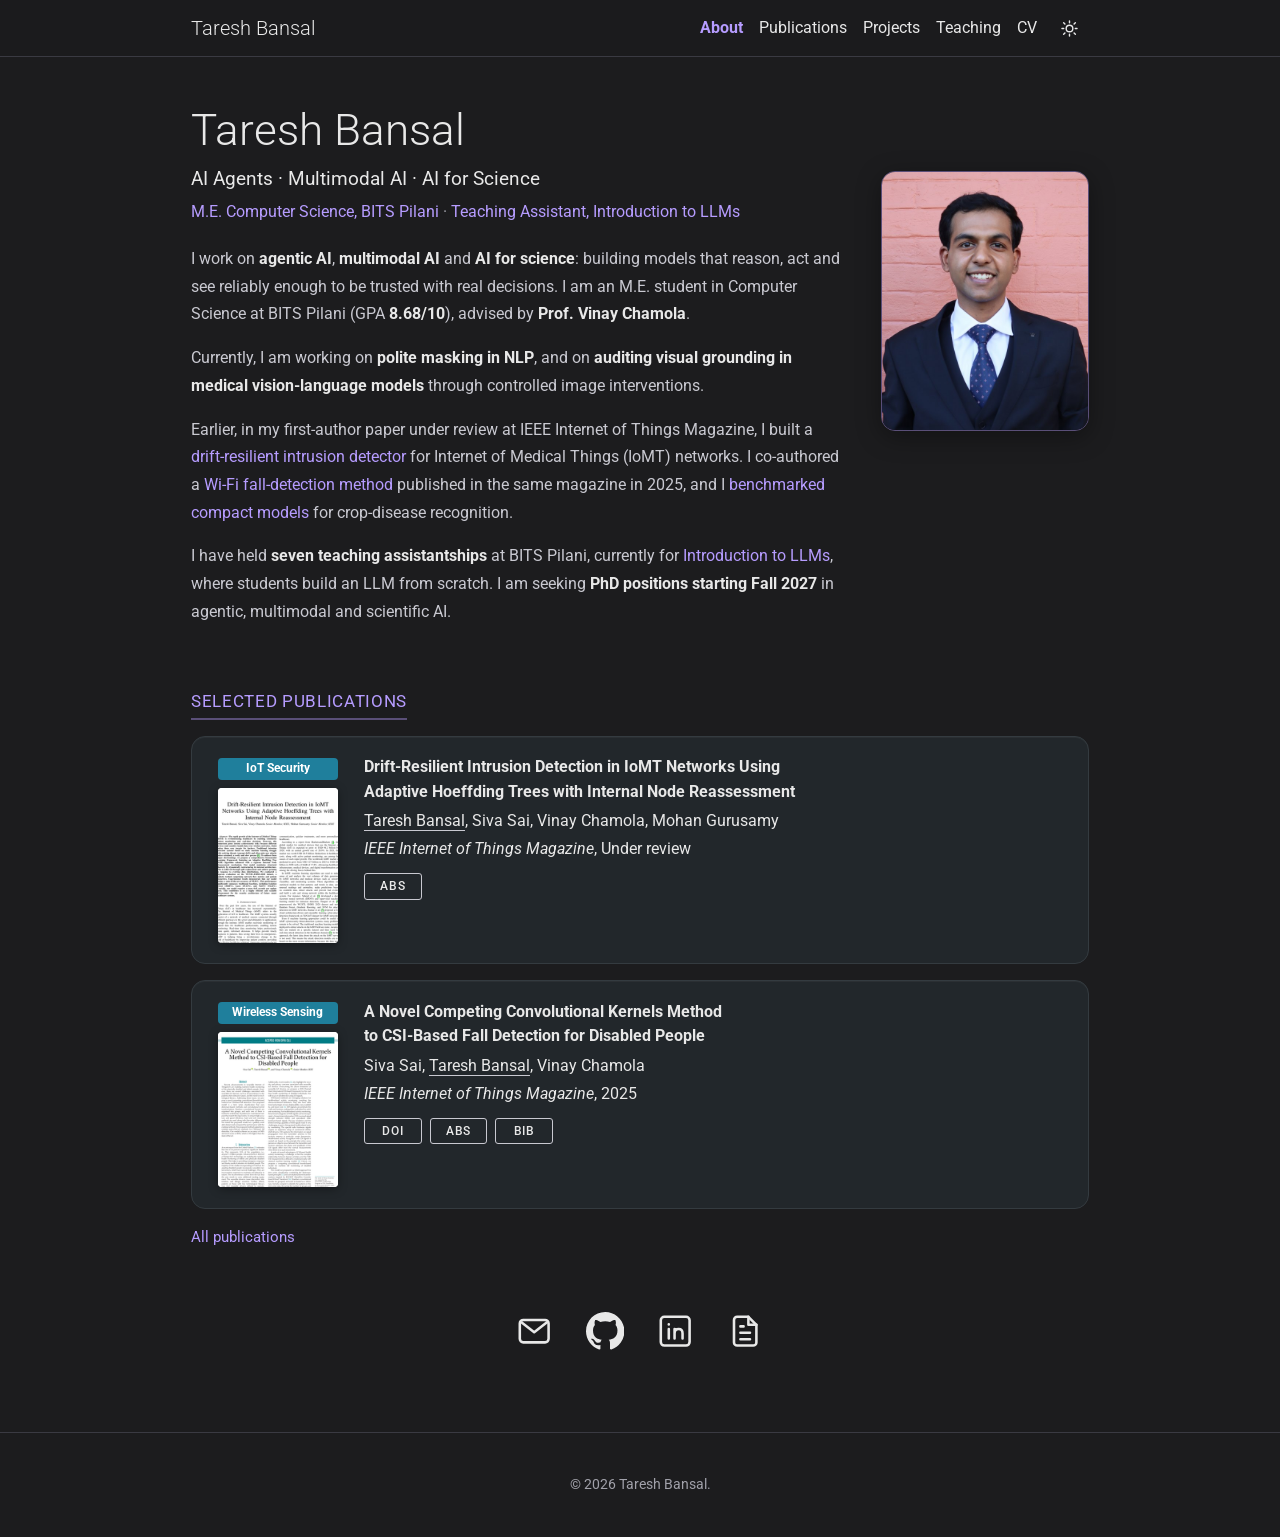
==== commit 5721f73c: "Say Fall 2027; remove repo links from medical VLM page Co-Authored-By: Claude Opus 5.5 <noreply@anth" ====
--- a/index.html
+++ b/index.html
@@ -4,7 +4,7 @@
 <meta charset="utf-8">
 <meta name="viewport" content="width=device-width, initial-scale=1">
 <title>Taresh Bansal | AI agents, multimodal AI and AI for science</title>
-<meta name="description" content="Taresh Bansal: M.E. Computer Science at BITS Pilani (GPA 8.68). Working on AI agents, multimodal AI and AI for science. Published in IEEE Internet of Things Magazine. Seeking PhD positions starting 2027.">
+<meta name="description" content="Taresh Bansal: M.E. Computer Science at BITS Pilani (GPA 8.68). Working on AI agents, multimodal AI and AI for science. Published in IEEE Internet of Things Magazine. Seeking PhD positions starting Fall 2027.">
 <meta name="author" content="Taresh Bansal">
 <meta name="theme-color" content="#1c1c1e">
 <link rel="canonical" href="https://taresh-bansal.github.io/">
@@ -12,14 +12,14 @@
 <meta property="og:type" content="profile">
 <meta property="og:site_name" content="Taresh Bansal">
 <meta property="og:title" content="Taresh Bansal | AI agents, multimodal AI and AI for science">
-<meta property="og:description" content="Taresh Bansal: M.E. Computer Science at BITS Pilani (GPA 8.68). Working on AI agents, multimodal AI and AI for science. Published in IEEE Internet of Things Magazine. Seeking PhD positions starting 2027.">
+<meta property="og:description" content="Taresh Bansal: M.E. Computer Science at BITS Pilani (GPA 8.68). Working on AI agents, multimodal AI and AI for science. Published in IEEE Internet of Things Magazine. Seeking PhD positions starting Fall 2027.">
 <meta property="og:image" content="https://taresh-bansal.github.io/assets/img/og-card.png">
 <meta property="og:image:width" content="1200">
 <meta property="og:image:height" content="630">
 <meta property="og:image:alt" content="Taresh Bansal: AI agents, multimodal AI and AI for science">
 <meta name="twitter:card" content="summary_large_image">
 <meta name="twitter:title" content="Taresh Bansal | AI agents, multimodal AI and AI for science">
-<meta name="twitter:description" content="Taresh Bansal: M.E. Computer Science at BITS Pilani (GPA 8.68). Working on AI agents, multimodal AI and AI for science. Published in IEEE Internet of Things Magazine. Seeking PhD positions starting 2027.">
+<meta name="twitter:description" content="Taresh Bansal: M.E. Computer Science at BITS Pilani (GPA 8.68). Working on AI agents, multimodal AI and AI for science. Published in IEEE Internet of Things Magazine. Seeking PhD positions starting Fall 2027.">
 <meta name="twitter:image" content="https://taresh-bansal.github.io/assets/img/og-card.png">
 <meta name="twitter:image:alt" content="Taresh Bansal: AI agents, multimodal AI and AI for science">
 <link rel="icon" type="image/svg+xml" href="data:image/svg+xml,%3Csvg xmlns='http://www.w3.org/2000/svg' viewBox='0 0 64 64'%3E%3Crect width='64' height='64' rx='14' fill='%231c1c1e'/%3E%3Ctext x='32' y='42' text-anchor='middle' font-family='Helvetica,Arial,sans-serif' font-size='27' font-weight='700' fill='%23b69cff'%3ETB%3C/text%3E%3C/svg%3E">
@@ -67,7 +67,7 @@
   "@type": "WebPage",
   "name": "Taresh Bansal | AI agents, multimodal AI and AI for science",
   "url": "https://taresh-bansal.github.io/",
-  "description": "Taresh Bansal: M.E. Computer Science at BITS Pilani (GPA 8.68). Working on AI agents, multimodal AI and AI for science. Published in IEEE Internet of Things Magazine. Seeking PhD positions starting 2027.",
+  "description": "Taresh Bansal: M.E. Computer Science at BITS Pilani (GPA 8.68). Working on AI agents, multimodal AI and AI for science. Published in IEEE Internet of Things Magazine. Seeking PhD positions starting Fall 2027.",
   "about": {
    "@id": "https://taresh-bansal.github.io/#person"
   }
@@ -104,9 +104,9 @@
       <p class="subtitle"><span class="cred">M.E. Computer Science, BITS Pilani</span> <span class="sep">·</span> <span class="cred">Teaching Assistant, Introduction to LLMs</span></p>
         <div class="bio">
       <p>I work on <strong>agentic AI</strong>, <strong>multimodal AI</strong> and <strong>AI for science</strong>: building models that reason, act and see reliably enough to be trusted with real decisions. I am an M.E. student in Computer Science at BITS Pilani (GPA <strong>8.68/10</strong>), advised by <strong>Prof. Vinay Chamola</strong>.</p>
-      <p>Currently, I am working on <strong>polite masking in NLP</strong>, and on <strong>auditing visual grounding in medical vision-language models</strong> through controlled image interventions.</p>
+      <p>Currently, I am working on <strong>polite masking in NLP</strong>, and on <a href="/projects/medical-vlm-grounding/"><strong>auditing visual grounding in medical vision-language models</strong></a> through controlled image interventions.</p>
       <p>Earlier, in my first-author paper under review at IEEE Internet of Things Magazine, I built a <a href="/projects/iomt-intrusion-detection/">drift-resilient intrusion detector</a> for Internet of Medical Things (IoMT) networks. I co-authored a <a href="/projects/csi-fall-detection/">Wi-Fi fall-detection method</a> published in the same magazine in 2025, and I <a href="/projects/plant-disease-edge/">benchmarked compact models</a> for crop-disease recognition.</p>
-      <p>I have held <strong>seven teaching assistantships</strong> at BITS Pilani, currently for <a href="/teaching/">Introduction to LLMs</a>, where students build an LLM from scratch. I am seeking <strong>PhD positions starting 2027</strong> in agentic, multimodal and scientific AI.</p>
+      <p>I have held <strong>seven teaching assistantships</strong> at BITS Pilani, currently for <a href="/teaching/">Introduction to LLMs</a>, where students build an LLM from scratch. I am seeking <strong>PhD positions starting Fall 2027</strong> in agentic, multimodal and scientific AI.</p>
         </div>
       </div>
       <figure class="profile">
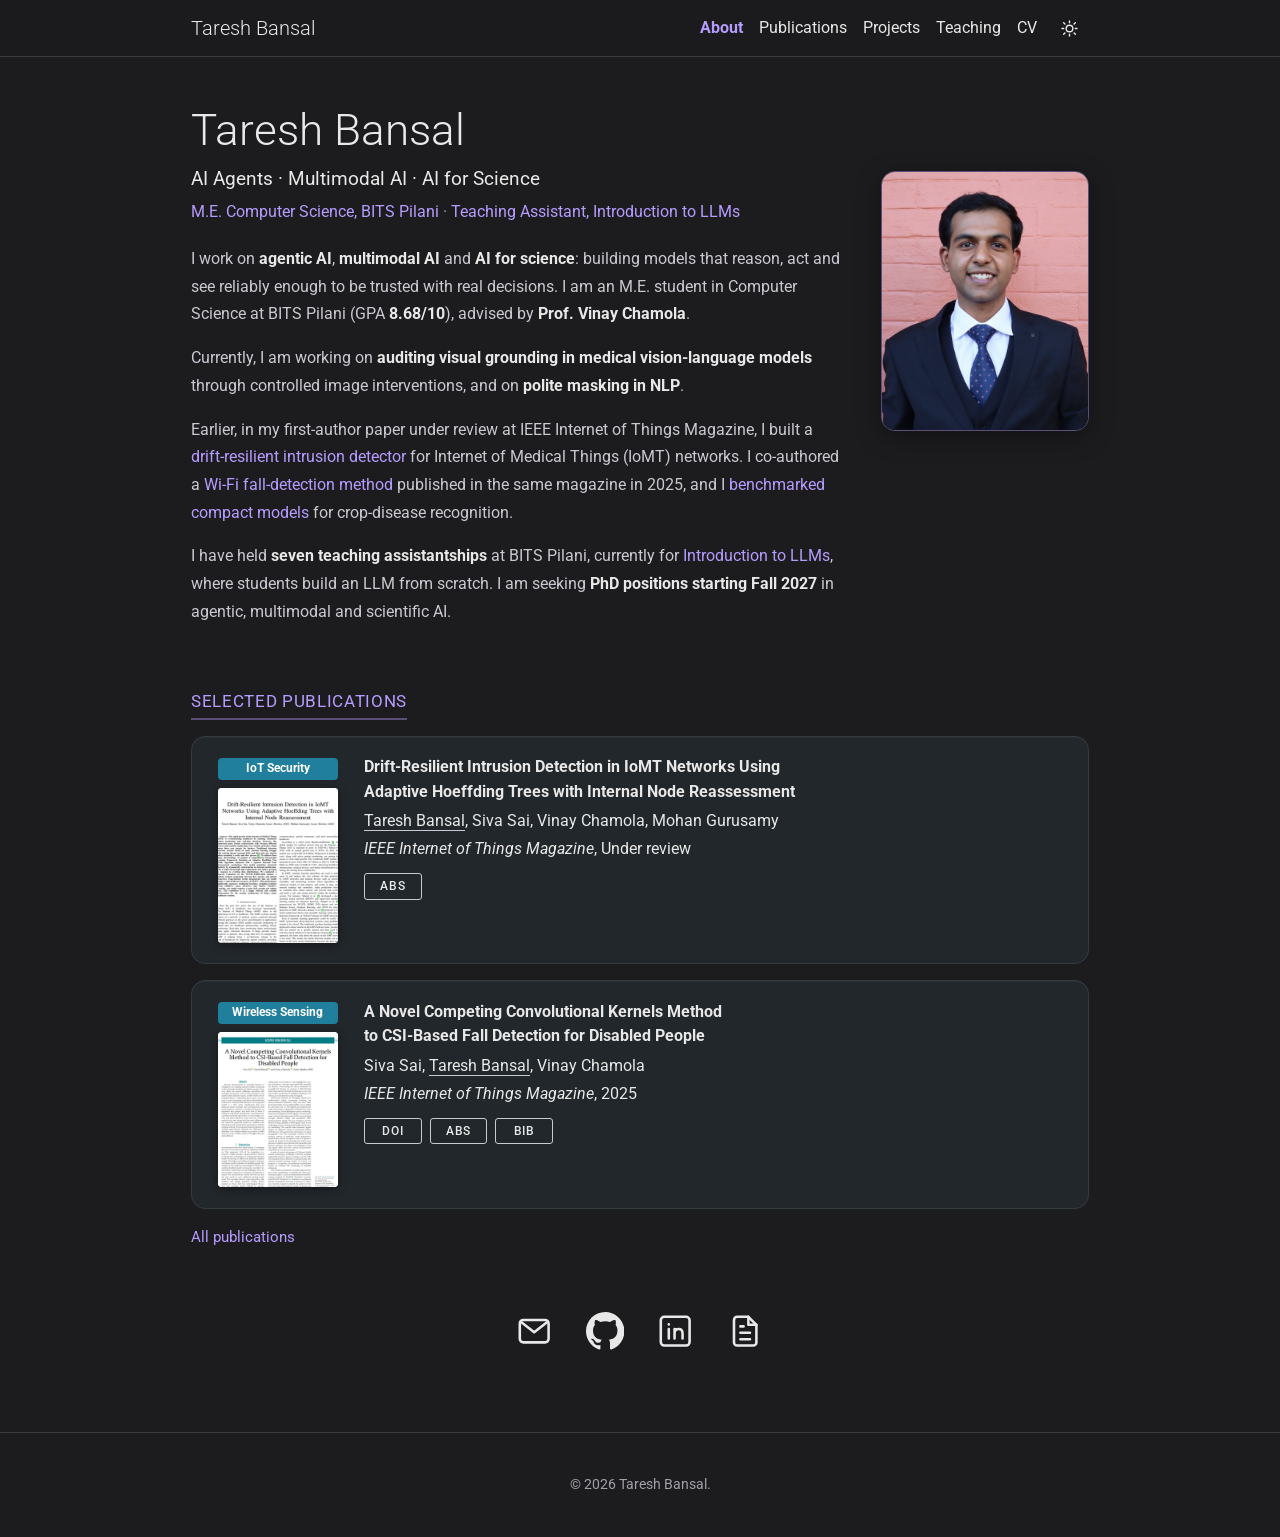
==== commit 3999aa57: "About: list medical VLM audit before polite masking Co-Authored-By: Claude Opus 5.5 <noreply@anthrop" ====
--- a/index.html
+++ b/index.html
@@ -28,7 +28,7 @@
 <link rel="preconnect" href="https://fonts.googleapis.com">
 <link rel="preconnect" href="https://fonts.gstatic.com" crossorigin>
 <link rel="stylesheet" href="https://fonts.googleapis.com/css2?family=Roboto:wght@300;400;500;700&amp;display=swap">
-<link rel="stylesheet" href="/assets/css/main.css?v=202610181442">
+<link rel="stylesheet" href="/assets/css/main.css?v=202610191450">
 <script src="/assets/js/theme.js?v=202610181442"></script>
 <script type="application/ld+json">
 [
@@ -104,7 +104,7 @@
       <p class="subtitle"><span class="cred">M.E. Computer Science, BITS Pilani</span> <span class="sep">·</span> <span class="cred">Teaching Assistant, Introduction to LLMs</span></p>
         <div class="bio">
       <p>I work on <strong>agentic AI</strong>, <strong>multimodal AI</strong> and <strong>AI for science</strong>: building models that reason, act and see reliably enough to be trusted with real decisions. I am an M.E. student in Computer Science at BITS Pilani (GPA <strong>8.68/10</strong>), advised by <strong>Prof. Vinay Chamola</strong>.</p>
-      <p>Currently, I am working on <strong>polite masking in NLP</strong>, and on <a href="/projects/medical-vlm-grounding/"><strong>auditing visual grounding in medical vision-language models</strong></a> through controlled image interventions.</p>
+      <p>Currently, I am working on <a href="/projects/medical-vlm-grounding/"><strong>auditing visual grounding in medical vision-language models</strong></a> through controlled image interventions, and on <strong>polite masking in NLP</strong>.</p>
       <p>Earlier, in my first-author paper under review at IEEE Internet of Things Magazine, I built a <a href="/projects/iomt-intrusion-detection/">drift-resilient intrusion detector</a> for Internet of Medical Things (IoMT) networks. I co-authored a <a href="/projects/csi-fall-detection/">Wi-Fi fall-detection method</a> published in the same magazine in 2025, and I <a href="/projects/plant-disease-edge/">benchmarked compact models</a> for crop-disease recognition.</p>
       <p>I have held <strong>seven teaching assistantships</strong> at BITS Pilani, currently for <a href="/teaching/">Introduction to LLMs</a>, where students build an LLM from scratch. I am seeking <strong>PhD positions starting Fall 2027</strong> in agentic, multimodal and scientific AI.</p>
         </div>
--- a/assets/css/main.css
+++ b/assets/css/main.css
@@ -350,6 +350,181 @@
 }
 
 /* ---------- print ---------- */
+
+/* ---------- medical VLM case study figures ---------- */
+.vlm-steps{margin:.35rem 0 0;padding-left:1.2rem}
+.vlm-steps li{margin:.3rem 0}
+.vlm-steps b{color:var(--text);font-weight:500}
+.vlm-fig figcaption{margin-bottom:1.1rem}
+.case .vlm-find{font-size:1.05rem;font-weight:500;color:var(--text);margin:1.6rem 0 .1rem}
+.vlm-pipe{list-style:none;padding:0;margin:0;display:grid;grid-template-columns:repeat(5,minmax(0,1fr));gap:1.6rem}
+.vlm-pipe>li{position:relative;padding:.7rem .75rem;border:1px solid var(--divider);border-radius:10px;background:var(--card-2);font-size:.86rem;color:var(--text-2);line-height:1.35}
+.vlm-pipe>li b{display:block;color:var(--text);font-weight:500;font-size:.9rem;margin-bottom:.35rem}
+.vlm-pipe>li:not(:last-child)::after{content:"";position:absolute;right:-1.25rem;top:50%;width:.9rem;height:.9rem;transform:translateY(-50%);background:var(--accent);clip-path:polygon(0 25%,55% 25%,55% 0,100% 50%,55% 100%,55% 75%,0 75%)}
+.vlm-pipe .vp-out{border:1.5px dashed var(--accent);background:var(--tint)}
+.vp-k{display:block;font-size:.62rem;font-weight:700;letter-spacing:.08em;text-transform:uppercase;color:var(--accent);margin-bottom:.15rem}
+.vp-chips{list-style:none;padding:0;margin:0;display:flex;flex-direction:column;gap:.25rem}
+.vp-chips li{font-size:.78rem;padding:.15rem .45rem;border:1px solid var(--tint-line);border-radius:6px;background:var(--card);color:var(--text-2)}
+.vf-rows{list-style:none;padding:0;margin:0;display:grid;gap:.55rem;position:relative}
+.vf-rows li{display:grid;grid-template-columns:9.5rem 1fr;align-items:center;gap:.9rem;margin:0}
+.vf-name{font-size:.92rem;color:var(--text);line-height:1.2}
+.vf-name small{display:block;font-size:.74rem;color:var(--muted)}
+.vf-track{position:relative;height:1.6rem;border-radius:4px;background:linear-gradient(90deg,var(--divider-soft) 1px,transparent 1px) 0 0/25% 100%}
+.vf-zero .vf-track::before{content:"";position:absolute;left:calc(.4rem + (100% - .8rem) * var(--zero) / 100);top:-.3rem;bottom:-.3rem;border-left:1.5px dashed var(--muted)}
+.vf-wh{position:absolute;top:50%;height:2px;left:calc(.4rem + (100% - .8rem) * var(--p) / 100);width:calc((100% - .8rem) * var(--w) / 100);transform:translateY(-50%);background:var(--accent);border-radius:2px}
+.vf-dot{position:absolute;top:50%;left:calc(.4rem + (100% - .8rem) * var(--p) / 100);width:.8rem;height:.8rem;transform:translate(-50%,-50%);border-radius:50%;background:var(--accent);box-shadow:0 0 0 2px var(--card)}
+.vf-bars{background:none}
+.vf-bar{position:absolute;left:0;top:.2rem;bottom:.2rem;background:var(--accent);border-radius:0 4px 4px 0}
+.vf-bar-ghost{background:repeating-linear-gradient(135deg,var(--accent) 0 3px,transparent 3px 7px);border:1.5px solid var(--accent)}
+.vf-axis{position:relative;height:1.3rem;margin:.5rem 0 0 10.4rem;font-size:.74rem;color:var(--muted)}
+.vf-axis span{position:absolute;top:0;white-space:nowrap}
+.vf-axis span[style*="left:0"]{transform:none}
+.vf-axis span[style*="left:25%"],.vf-axis span[style*="left:50%"]{transform:translateX(-50%)}
+.vf-axis .vf-axis-r{right:0}
+.vlm-table th small{display:block;font-size:.74rem;color:var(--muted);font-weight:400}
+.vlm-table th[scope="row"]{color:var(--text);font-weight:500;font-size:.93rem}
+.vlm-flag{color:var(--text);font-weight:500;border-bottom:2px solid var(--accent)}
+.vlm-note{font-size:.85rem;color:var(--muted);margin-top:1rem}
+@media (max-width:767px){
+  .vlm-pipe{grid-template-columns:1fr;gap:1.4rem}
+  .vlm-pipe>li:not(:last-child)::after{right:auto;left:50%;top:auto;bottom:-1.15rem;transform:translateX(-50%) rotate(90deg)}
+  .vp-chips{flex-direction:row;flex-wrap:wrap}
+  .vf-rows li{grid-template-columns:6.6rem 1fr;gap:.6rem}
+  .vf-axis{margin-left:7.2rem}
+  .vf-axis span[style*="left:25%"]{display:none}
+}
+
+/* ---------- case-study figures (palette) ---------- */
+:root{--c1:#3987e5;--c2:#d95926;--c3:#199e70;--c4:#c98500;--c5:#d55181;--c7:#9085e9;--grid:#34343c}
+html[data-theme="light"]{--c1:#2a78d6;--c2:#eb6834;--c3:#1baf7a;--c4:#eda100;--c5:#e87ba4;--c7:#6250d6;--grid:#ecebe6}
+.c1{--c:var(--c1)}.c2{--c:var(--c2)}.c3{--c:var(--c3)}.c4{--c:var(--c4)}.c5{--c:var(--c5)}.c7{--c:var(--c7)}
+.pipe-n{grid-template-columns:repeat(var(--n,5),minmax(0,1fr))}
+.vlm-pipe>li.st{border-top:4px solid var(--c)}
+.vlm-pipe>li.st .vp-k{color:var(--muted)}
+.vlm-pipe>li.st.vp-out{border:1.5px dashed var(--c);border-top:4px solid var(--c)}
+.lg{list-style:none;padding:0;margin:0 0 1rem;display:flex;flex-wrap:wrap;gap:.35rem 1.1rem;font-size:.82rem;color:var(--text-2)}
+.lg li{display:flex;align-items:center;gap:.4rem;margin:0}
+.sw{display:inline-block;width:.8rem;height:.8rem;border-radius:3px;background:var(--c);flex:none}
+.hb-track{position:relative;display:flex;flex-direction:column;justify-content:center;gap:2px;min-height:1.6rem;background:linear-gradient(90deg,var(--grid) 1px,transparent 1px) 0 0/25% 100%}
+.hb{display:block;height:.95rem;background:var(--c);border-radius:0 4px 4px 0}
+.hb-track.grp .hb{height:.5rem}
+.finds{list-style:none;padding:0;margin:.4rem 0 1.2rem;display:grid;gap:.5rem}
+.finds li{position:relative;padding:.1rem 0 .1rem 1.4rem;margin:0;color:var(--text-2)}
+.finds li::before{content:"";position:absolute;left:0;top:.5rem;width:.6rem;height:.6rem;border-radius:50%;background:var(--c2)}
+.finds b{color:var(--text);font-weight:500}
+/* scatter */
+.sc{position:relative}
+.sc-plot{position:relative;height:17rem;border-left:1px solid var(--divider);border-bottom:1px solid var(--divider);background:linear-gradient(var(--grid) 1px,transparent 1px) 0 0/100% 25%,linear-gradient(90deg,var(--grid) 1px,transparent 1px) 0 0/25% 100%}
+.sc-pt{position:absolute;width:0;height:0}
+.sc-pt i{position:absolute;left:-.45rem;bottom:-.45rem;width:.9rem;height:.9rem;border-radius:50%;background:var(--c);box-shadow:0 0 0 2px var(--card)}
+.sc-pt em{position:absolute;bottom:-.55rem;font-style:normal;font-size:.78rem;color:var(--text);white-space:nowrap}
+.sc-pt em.r{left:.75rem}.sc-pt em.l{right:.75rem}
+.sc-pt em.up{bottom:.15rem}.sc-pt em.dn{bottom:-1.2rem}
+.sc-yl{margin:0 0 .3rem;font-size:.74rem;color:var(--muted)}
+.sc-zone{position:absolute;left:0;top:0;background:color-mix(in srgb,var(--c2) 12%,transparent);border-right:1px dashed color-mix(in srgb,var(--c2) 55%,transparent);border-bottom:1px dashed color-mix(in srgb,var(--c2) 55%,transparent);border-radius:0 0 6px 0}
+.sc-zone span{position:absolute;right:.5rem;bottom:.35rem;font-size:.68rem;letter-spacing:.06em;text-transform:uppercase;color:var(--text-2)}
+.sc-zone.tl span{right:auto;bottom:auto;left:.5rem;top:.35rem}
+.sc-x{display:flex;justify-content:space-between;margin-top:.35rem;font-size:.74rem;color:var(--muted)}
+/* mechanism trees */
+.mech{list-style:none;padding:0;margin:0;display:grid;grid-template-columns:repeat(3,minmax(0,1fr));gap:1rem}
+.mech li{margin:0;padding:.8rem;border:1px solid var(--divider);border-top:4px solid var(--c);border-radius:10px;background:var(--card-2);font-size:.86rem;color:var(--text-2)}
+.mech b{display:block;color:var(--text);font-weight:500;margin:.4rem 0 .2rem}
+.mt{display:block;width:100%;max-width:7.5rem;height:auto}
+.mt line{stroke:var(--muted);stroke-width:2}
+.mt circle{fill:var(--card);stroke:var(--muted);stroke-width:2}
+.mt .new{stroke:var(--c3)}.mt circle.new{fill:var(--c3);stroke:var(--c3)}
+.mt circle.swap{fill:var(--c7);stroke:var(--c7)}
+.mt .cut{stroke:var(--c2);stroke-dasharray:3 3}.mt circle.cut{fill:none;stroke:var(--c2)}
+/* competing-pattern sketch */
+.ksvg{display:block;width:100%;max-width:34rem;height:auto}
+.ksvg .sigline{fill:none;stroke:var(--c1);stroke-width:2.2}
+.ksvg .win{fill:none;stroke:var(--muted);stroke-dasharray:3 3}
+.ksvg .kbox{fill:var(--card-2);stroke:var(--divider)}
+.ksvg .kbox.w{stroke:var(--c2);stroke-width:2}
+.ksvg .kpath{fill:none;stroke:var(--muted);stroke-width:2}
+.ksvg .kpath.w{stroke:var(--c2)}
+.ksvg .klab{font-size:7px;fill:var(--muted);font-family:var(--font)}
+.ksvg .win-t{fill:var(--text)}
+/* proportion bar */
+.prop{display:flex;height:2.2rem;border-radius:6px;overflow:hidden;gap:2px}
+.prop span{display:flex;align-items:center;background:var(--c)}
+.prop em{font-style:normal;font-size:.8rem;color:#fff;padding-left:.7rem}
+.prop-cap{display:flex;align-items:center;justify-content:flex-end;gap:.4rem;font-size:.82rem;color:var(--text-2);margin:.4rem 0 0}
+@media (max-width:767px){
+  .pipe-n{grid-template-columns:1fr}
+  .mech{grid-template-columns:1fr}
+  .sc-plot{height:15rem}
+  .sc-pt em{font-size:.7rem}
+  .sc-pt em .lf,.sc-zone span{display:none}
+}
+.vf-rows li[class^="c"] .vf-dot,.vf-rows li[class^="c"] .vf-wh,.vf-rows li[class^="c"] .vf-bar{background:var(--c)}
+.vf-rows li[class^="c"] .vf-bar-ghost{background:repeating-linear-gradient(135deg,var(--c) 0 3px,transparent 3px 7px);border-color:var(--c)}
+.vlm-table .tsw{width:.65rem;height:.65rem;margin-right:.45rem;vertical-align:baseline}
+.vlm-flag{border-bottom-color:var(--c2)}
+.vlm-fig .vlm-steps{margin:0}
+.sw-ghost{background:repeating-linear-gradient(135deg,var(--c) 0 2px,transparent 2px 4px);box-shadow:inset 0 0 0 1.5px var(--c)}
+/* smart-city figures */
+.case-src{margin:-.4rem 0 1rem}
+.lanes{list-style:none;padding:0;margin:0;display:grid;gap:.9rem}
+.lane{margin:0;padding:.75rem .85rem;border:1px solid var(--divider);border-left:4px solid var(--c);border-radius:10px;background:var(--card-2)}
+.ln-head{display:flex;align-items:baseline;gap:.6rem;margin-bottom:.55rem}
+.ln-head b{color:var(--text);font-weight:500}
+.ln-head span{font-size:.78rem;color:var(--muted)}
+.ln-flow{list-style:none;padding:0;margin:0;display:flex;flex-wrap:wrap;align-items:stretch;gap:1.3rem}
+.ln-step{position:relative;flex:1 1 0;min-width:0;margin:0;padding:.45rem .55rem;font-size:.8rem;line-height:1.3;color:var(--text-2);background:var(--card);border:1px solid var(--tint-line);border-radius:7px}
+.ln-step:not(:last-child)::after{content:"";position:absolute;right:-1.05rem;top:50%;width:.75rem;height:.75rem;transform:translateY(-50%);background:var(--c);clip-path:polygon(0 25%,55% 25%,55% 0,100% 50%,55% 100%,55% 75%,0 75%)}
+.ln-step.weak{border:1.5px dashed var(--c2);background:color-mix(in srgb,var(--c2) 12%,var(--card));color:var(--text)}
+.weak-tag{display:block;font-size:.6rem;font-weight:700;letter-spacing:.07em;text-transform:uppercase;color:var(--text);margin-bottom:.15rem}
+.ln-note{margin:.55rem 0 0;font-size:.82rem;color:var(--text-2)}
+.amap{list-style:none;padding:0;margin:0;display:grid;gap:.7rem}
+.amap>li{display:grid;grid-template-columns:1fr 1.4rem 1fr 1.4rem 1fr;align-items:center;gap:.4rem;margin:0}
+.amap>li>span:not(.am-arrow){padding:.55rem .7rem;border-radius:8px;border:1px solid var(--divider);background:var(--card-2);font-size:.84rem;line-height:1.3;color:var(--text-2);height:100%;box-sizing:border-box}
+.amap b{display:block;color:var(--text);font-weight:500}
+.amap small{display:block;font-size:.74rem;color:var(--muted);margin-top:.1rem}
+.amap .am-who{border-left:4px solid var(--c) !important}
+.amap .am-what{border-left:4px solid var(--c) !important}
+.amap .am-harm{border:1.5px dashed var(--c2) !important;color:var(--text) !important}
+.am-arrow{height:.8rem;background:var(--muted);clip-path:polygon(0 35%,60% 35%,60% 0,100% 50%,60% 100%,60% 65%,0 65%)}
+.tid{display:inline-block;font-style:normal;font-size:.68rem;font-weight:700;padding:0 .3rem;margin-bottom:.15rem;border-radius:4px;background:var(--c);color:#fff}
+.achain{overflow-x:auto}
+.ac-head,.ac-cells{list-style:none;padding:0;margin:0;display:grid;grid-template-columns:repeat(5,minmax(0,1fr));gap:.4rem}
+.ac-head{margin-left:6.9rem;margin-bottom:.45rem}
+.ac-head li{margin:0;padding:.35rem .5rem;border-top:4px solid var(--c);background:var(--card-2);border-radius:4px;font-size:.78rem;font-weight:500;color:var(--text)}
+.ac-head .sn{display:inline-block;width:1.15rem;height:1.15rem;line-height:1.15rem;text-align:center;border-radius:50%;background:var(--c);color:#fff;font-size:.68rem;margin-right:.35rem}
+.ac-rows{list-style:none;padding:0;margin:0;display:grid;gap:.45rem}
+.ac-row{display:grid;grid-template-columns:6.4rem 1fr;gap:.5rem;align-items:stretch;margin:0}
+.ac-name{font-size:.86rem;font-weight:500;color:var(--text);align-self:center}
+.ac-cells li{margin:0;padding:.45rem .5rem;font-size:.78rem;line-height:1.3;color:var(--text-2);background:color-mix(in srgb,var(--c) 10%,var(--card));border:1px solid color-mix(in srgb,var(--c) 35%,transparent);border-radius:6px}
+.ac-cells li.c4{border:1.5px dashed var(--c2)}
+.pcomp{display:grid;grid-template-columns:1fr 1fr;gap:1rem}
+.pc{padding:.8rem .9rem;border-radius:10px;border:1px solid var(--divider);background:var(--card-2);border-top:4px solid var(--c2)}
+.pc-good{border-top-color:var(--c3)}
+.pc-k{display:block;font-size:.66rem;font-weight:700;letter-spacing:.08em;text-transform:uppercase;color:var(--muted);margin-bottom:.45rem}
+.pc code{display:block;font-family:var(--mono);font-size:.8rem;line-height:1.5;padding:.55rem .65rem;border-radius:6px;background:var(--card);border:1px solid var(--divider);color:var(--text)}
+.pc code i{font-style:normal;color:var(--c3)}
+.pc-out{margin:.55rem 0 .3rem;font-size:.84rem;color:var(--text-2)}
+.pc-out b{color:var(--text);font-weight:500}
+.pc-res{margin:0;font-size:.84rem;font-weight:500;color:var(--text);padding-left:.9rem;position:relative}
+.pc-res::before{content:"";position:absolute;left:0;top:.42rem;width:.5rem;height:.5rem;border-radius:50%;background:var(--c2)}
+.pc-res.good::before{background:var(--c3)}
+.defs{list-style:none;padding:0;margin:0;display:grid;grid-template-columns:repeat(3,minmax(0,1fr));gap:.9rem}
+.defs li{margin:0;padding:.8rem;border:1px solid var(--divider);border-top:4px solid var(--c);border-radius:10px;background:var(--card-2);font-size:.85rem;color:var(--text-2);display:flex;flex-direction:column;gap:.3rem}
+.df-l{font-size:.66rem;font-weight:700;letter-spacing:.08em;text-transform:uppercase;color:var(--muted)}
+.df-p{font-size:.78rem;color:var(--muted)}
+.defs b{color:var(--text);font-weight:500;font-size:.95rem}
+@media (max-width:767px){
+  .ln-flow{flex-direction:column;gap:1.1rem}
+  .ln-step:not(:last-child)::after{right:auto;left:50%;top:auto;bottom:-.95rem;transform:translateX(-50%) rotate(90deg)}
+  .amap>li{grid-template-columns:1fr;gap:.3rem}
+  .am-arrow{width:.8rem;height:.8rem;justify-self:center;transform:rotate(90deg)}
+  .ac-head{display:none}
+  .ac-row{grid-template-columns:1fr}
+  .ac-cells{grid-template-columns:1fr}
+  .ac-cells li .sr-only{position:static;width:auto;height:auto;margin:0;overflow:visible;clip:auto;white-space:normal;display:block;font-size:.66rem;font-weight:700;letter-spacing:.06em;text-transform:uppercase;color:var(--text)}
+  .pcomp,.defs{grid-template-columns:1fr}
+}
+/* ---------- end case-study figures ---------- */
+
 @media print{
   :root,html[data-theme="light"]{--pub-bg:#fff;--pub-line:#bbb;--topic:#1b7690;--bg:#fff;--card:#fff;--card-2:#fff;--divider:#ccc;--divider-soft:#ddd;--text:#000;--text-2:#222;--muted:#555;--accent:#4b2296;--accent-hover:#4b2296;--on-accent:#fff;--tint:#fff;--tint-soft:#fff;--tint-line:#bbb;--tint-line-strong:#999;--bar:#999;--card-inset:none;--shadow:none;--shadow-hover:none}
   body{font-size:11pt}
